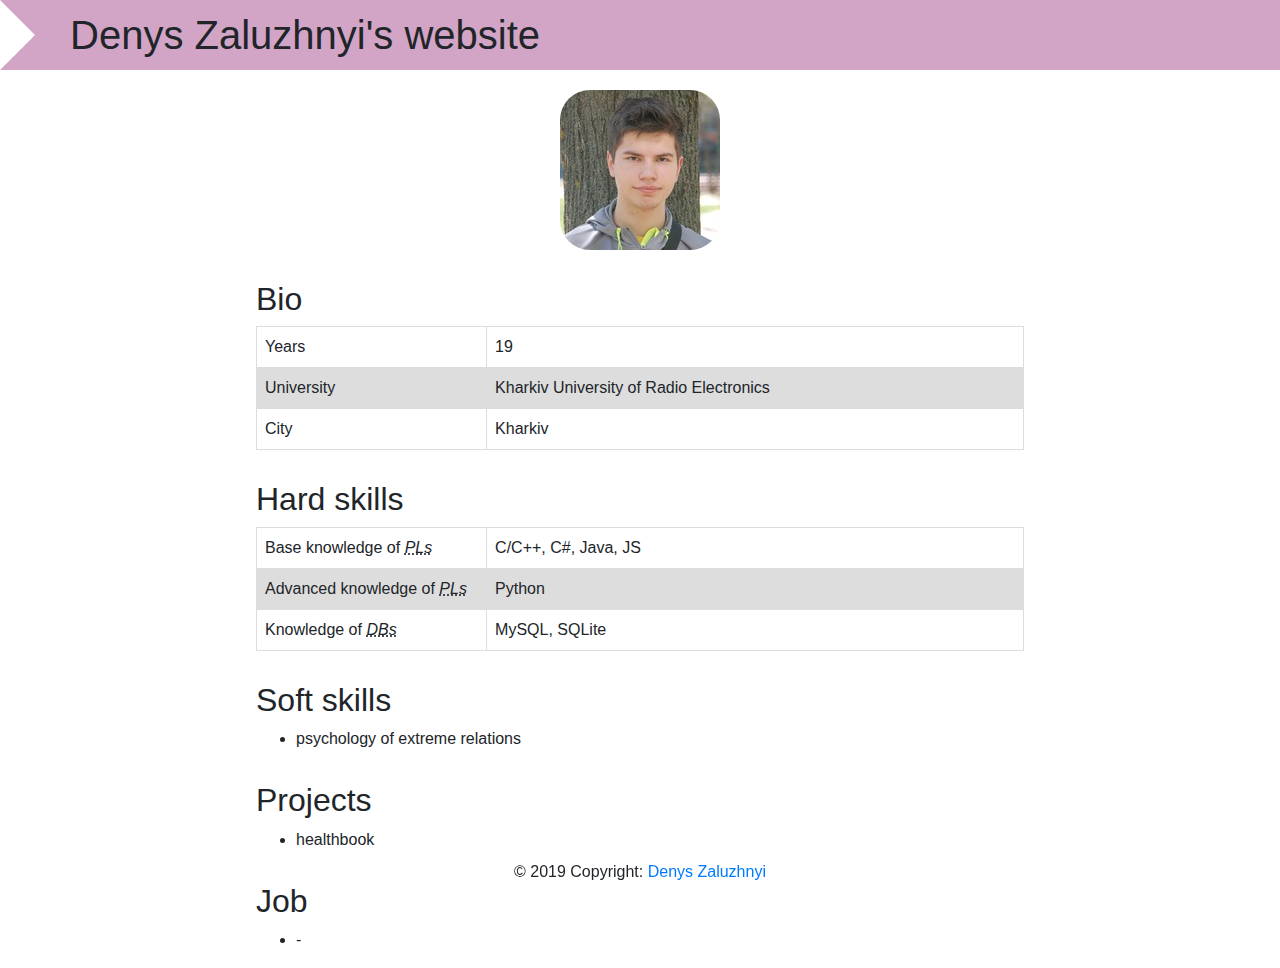
==== index.html @ aa304d63 "added styles to page title" ====
<!DOCTYPE html>
<html>
<head>
    <meta charset="utf-8">
    <meta name="description" content="Official Denys Zaluzhnyi's web page">
    <meta name="keywords" content="Denys, Zaluzhnyi, Denys Zaluzhnyi, Денис, Залужный, Денис Залужный">
    <meta name="author" content="Denys Zaluzhnyi">
    <meta name="viewport" content="width=device-width, initial-scale=1.0">
    
    <link rel="stylesheet" type="text/css" href="styles/base.css">
    <link rel="stylesheet" type="text/css" href="styles/page-title.css">
    <link rel="stylesheet" type="text/css" href="styles/logo-board.css">
    <link rel="stylesheet" type="text/css" href="styles/table.css"> 
    <link rel="stylesheet" type="text/css" href="styles/box.css">
    <link rel="stylesheet" type="text/css" href="styles/center-box.css">
    
    <!-- Bootstrap -->
    <link rel="stylesheet" href="https://stackpath.bootstrapcdn.com/bootstrap/4.3.1/css/bootstrap.min.css" integrity="sha384-ggOyR0iXCbMQv3Xipma34MD+dH/1fQ784/j6cY/iJTQUOhcWr7x9JvoRxT2MZw1T" crossorigin="anonymous">
    <script src="https://code.jquery.com/jquery-3.3.1.slim.min.js" integrity="sha384-q8i/X+965DzO0rT7abK41JStQIAqVgRVzpbzo5smXKp4YfRvH+8abtTE1Pi6jizo" crossorigin="anonymous"></script>
    <script src="https://cdnjs.cloudflare.com/ajax/libs/popper.js/1.14.7/umd/popper.min.js" integrity="sha384-UO2eT0CpHqdSJQ6hJty5KVphtPhzWj9WO1clHTMGa3JDZwrnQq4sF86dIHNDz0W1" crossorigin="anonymous"></script>
    <script src="https://stackpath.bootstrapcdn.com/bootstrap/4.3.1/js/bootstrap.min.js" integrity="sha384-JjSmVgyd0p3pXB1rRibZUAYoIIy6OrQ6VrjIEaFf/nJGzIxFDsf4x0xIM+B07jRM" crossorigin="anonymous"></script>
    
    <!-- JQuery -->
    <script src="https://ajax.googleapis.com/ajax/libs/jquery/3.3.1/jquery.min.js"></script>
    
    <title>Home page</title>
</head>
<body>
    <header id="page-title">  
        <h1 class="d-flex align-items-center" style="display: inline">
            <canvas id="logo-board"></canvas>
            Denys Zaluzhnyi's website
        </h1>
    </header>
    
    <div class="center-box">
        <img src="images/profile.jpg" alt="profile">
    </div>

    <div>
        <div>
            <div class="box center-box">
                <h2>Bio</h2>
                <table>
                    <tr>
                        <td>Years</td>
                        <td>19</td>
                    </tr>
                    <tr>
                        <td>University</td>
                        <td>Kharkiv University of Radio Electronics</td>
                    </tr>
                    <tr>
                        <td>City</td>
                        <td>Kharkiv</td>
                    </tr>
                </table>
            </div>
            
            <div class="box center-box">
                <h2>Hard skills</h2>
                <table>
                    <tr>
                        <td>Base knowledge of <abbr title="programming language">PLs</abbr></td>
                        <td>C/C++, C#, Java, JS</td>
                    </tr>
                    <tr>
                        <td>Advanced knowledge of <abbr title="programming language">PLs</abbr></td>
                        <td>Python</td>
                    </tr>
                    <tr>
                        <td>Knowledge of <abbr title="Data base">DBs</abbr></td>
                        <td>MySQL, SQLite</td>
                    </tr>
                </table>
            </div>
            
            <div class="box center-box">
                <h2>Soft skills</h2>
                <ul>
                    <li>psychology of extreme relations</li>
                </ul>
            </div>
            
            <div class="box center-box">
                <h2>Projects</h2>
                <ul>
                    <li>healthbook</li>
                </ul>
            </div>
            
            <div class="box center-box">
                <h2>Job</h2>
                <ul>
                    <li>-</li>
                </ul>
            </div>
        </div>
    </div>
    
    <footer class="page-footer font-small fixed-bottom">
        <div class="footer-copyright text-center py-3">&copy; 2019 Copyright:
            <a href="https://web.telegram.org/#/im?p=@DEN_ik">Denys Zaluzhnyi</a>
        </div>
    </footer>
    
    <script src="scripts/point.js"></script>
    <script src="scripts/logo.js"></script>
</body>
</html>
---- styles/base.css ----
abbr {
    font-style: italic;
}

img {
    margin-left:auto; 
    margin-right:auto;
    display: block;
    border-radius: 30px;
}
---- styles/page-title.css ----
#page-title {
    background-color: #8a176c63;
    margin-bottom: 20px;
}
---- styles/logo-board.css ----
#logo-board {
    background-color: none;
    margin: 0px;
    width: 70px;
    height: 70px;
}
---- styles/table.css ----
table {
    font-family: arial, sans-serif;
    border-collapse: collapse;
    width: 100%;
}

td, th {
    border: 1px solid #dddddd;
    text-align: left;
    padding: 8px;
}

td:nth-child(1) {
    width: 30%;
}

tr:nth-child(even) {
    background-color: #dddddd;
}
---- styles/box.css ----
.box {
    display: block;
    margin-top: 30px;
}
---- styles/center-box.css ----
.center-box {
    width: 60%;
    margin-left:auto; 
    margin-right:auto;
}
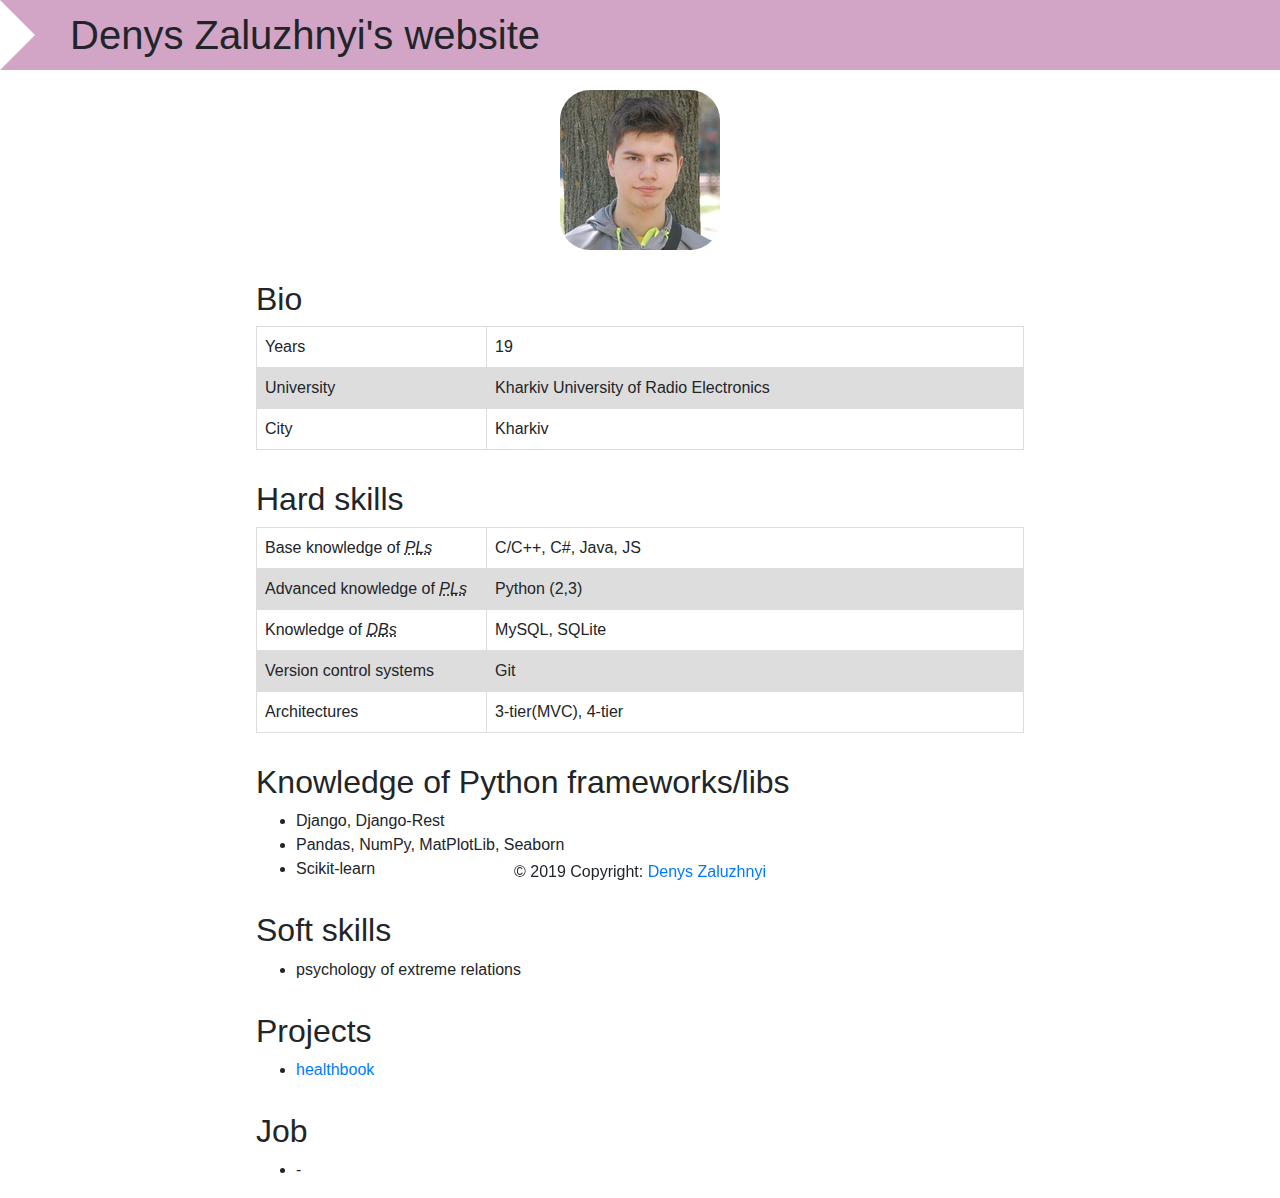
==== commit ecde2bf0: "add link to projects" ====
--- a/index.html
+++ b/index.html
@@ -6,6 +6,8 @@
     <meta name="keywords" content="Denys, Zaluzhnyi, Denys Zaluzhnyi, Денис, Залужный, Денис Залужный">
     <meta name="author" content="Denys Zaluzhnyi">
     <meta name="viewport" content="width=device-width, initial-scale=1.0">
+    
+    <link rel="shortcut icon" type="image/png" href="images/logo.png" />
     
     <link rel="stylesheet" type="text/css" href="styles/base.css">
     <link rel="stylesheet" type="text/css" href="styles/page-title.css">
@@ -66,13 +68,30 @@
                     </tr>
                     <tr>
                         <td>Advanced knowledge of <abbr title="programming language">PLs</abbr></td>
-                        <td>Python</td>
+                        <td>Python (2,3)</td>
                     </tr>
                     <tr>
                         <td>Knowledge of <abbr title="Data base">DBs</abbr></td>
                         <td>MySQL, SQLite</td>
                     </tr>
+                    <tr>
+                        <td>Version control systems</td>
+                        <td>Git</td>
+                    </tr>
+                    <tr>
+                        <td>Architectures</td>
+                        <td>3-tier(MVC), 4-tier</td>
+                    </tr>
                 </table>
+            </div>
+            
+            <div class="box center-box">
+                <h2>Knowledge of Python frameworks/libs</h2>
+                <ul>
+                    <li>Django, Django-Rest</li>
+                    <li>Pandas, NumPy, MatPlotLib, Seaborn</li>
+                    <li>Scikit-learn</li>
+                </ul>
             </div>
             
             <div class="box center-box">
@@ -85,7 +104,7 @@
             <div class="box center-box">
                 <h2>Projects</h2>
                 <ul>
-                    <li>healthbook</li>
+                    <li><a href="https://github.com/DarkDream99/healthbook">healthbook</a></li>
                 </ul>
             </div>
             
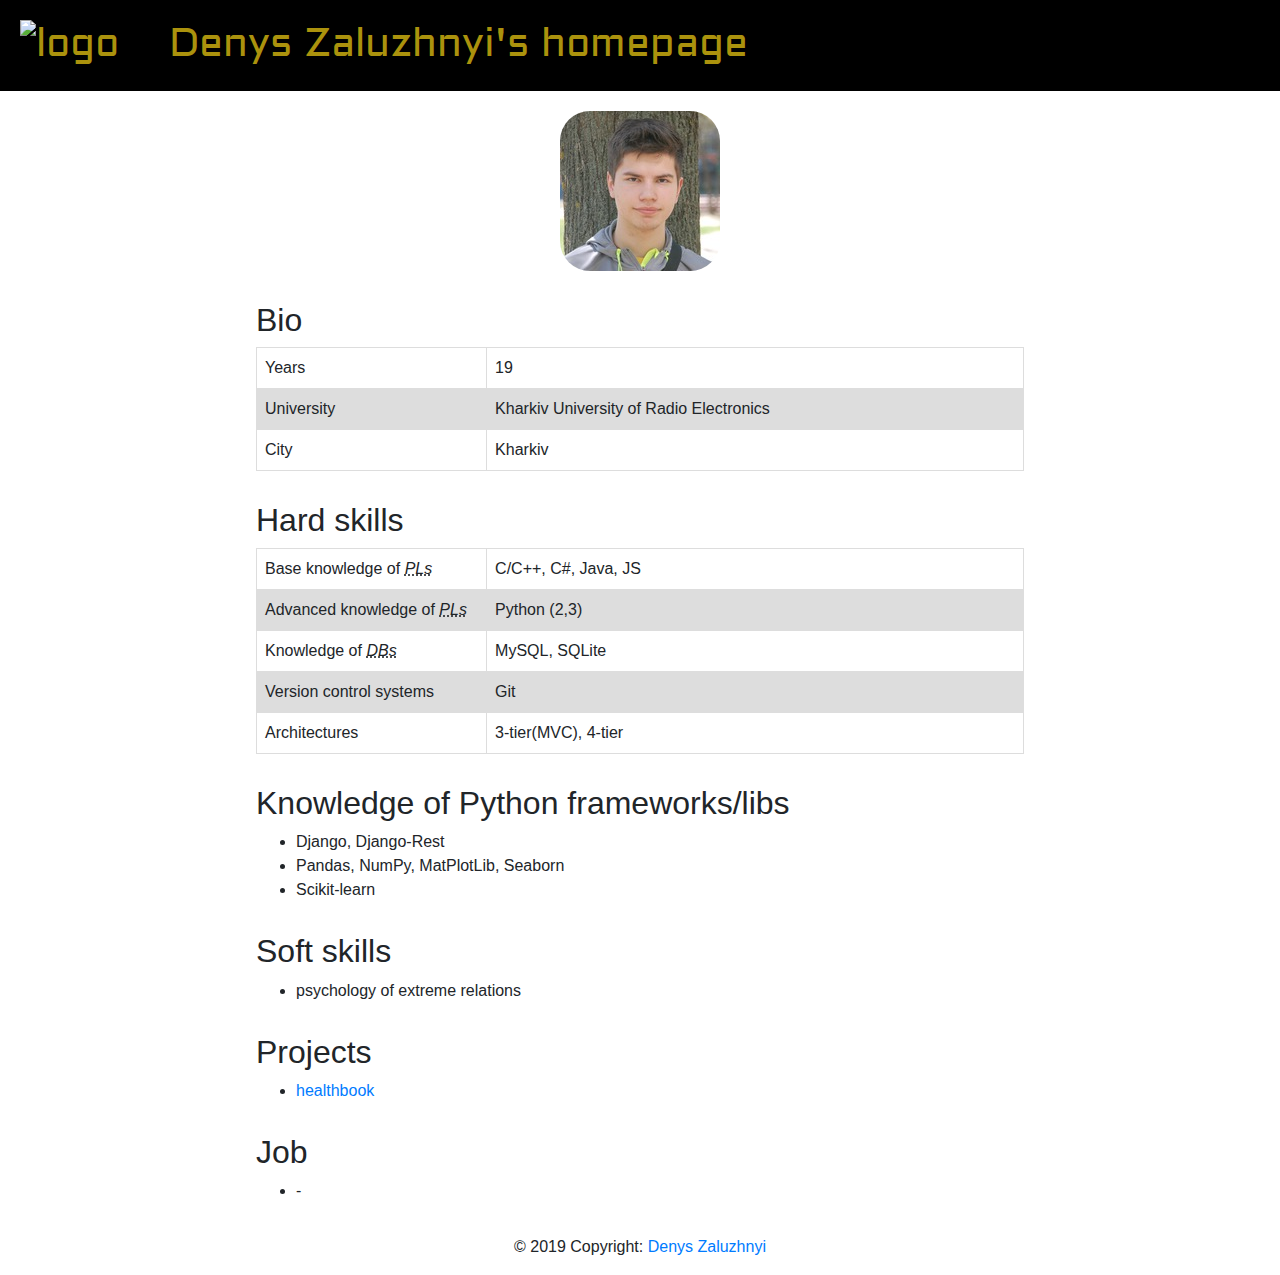
==== commit d8ff3f7f: "updated header" ====
--- a/index.html
+++ b/index.html
@@ -6,37 +6,38 @@
     <meta name="keywords" content="Denys, Zaluzhnyi, Denys Zaluzhnyi, Денис, Залужный, Денис Залужный">
     <meta name="author" content="Denys Zaluzhnyi">
     <meta name="viewport" content="width=device-width, initial-scale=1.0">
-    
+
     <link rel="shortcut icon" type="image/png" href="images/logo.png" />
-    
+    <link href='https://fonts.googleapis.com/css?family=Aldrich' rel='stylesheet'>
+
     <link rel="stylesheet" type="text/css" href="styles/base.css">
     <link rel="stylesheet" type="text/css" href="styles/page-title.css">
     <link rel="stylesheet" type="text/css" href="styles/logo-board.css">
-    <link rel="stylesheet" type="text/css" href="styles/table.css"> 
+    <link rel="stylesheet" type="text/css" href="styles/table.css">
     <link rel="stylesheet" type="text/css" href="styles/box.css">
     <link rel="stylesheet" type="text/css" href="styles/center-box.css">
-    
+
     <!-- Bootstrap -->
     <link rel="stylesheet" href="https://stackpath.bootstrapcdn.com/bootstrap/4.3.1/css/bootstrap.min.css" integrity="sha384-ggOyR0iXCbMQv3Xipma34MD+dH/1fQ784/j6cY/iJTQUOhcWr7x9JvoRxT2MZw1T" crossorigin="anonymous">
     <script src="https://code.jquery.com/jquery-3.3.1.slim.min.js" integrity="sha384-q8i/X+965DzO0rT7abK41JStQIAqVgRVzpbzo5smXKp4YfRvH+8abtTE1Pi6jizo" crossorigin="anonymous"></script>
     <script src="https://cdnjs.cloudflare.com/ajax/libs/popper.js/1.14.7/umd/popper.min.js" integrity="sha384-UO2eT0CpHqdSJQ6hJty5KVphtPhzWj9WO1clHTMGa3JDZwrnQq4sF86dIHNDz0W1" crossorigin="anonymous"></script>
     <script src="https://stackpath.bootstrapcdn.com/bootstrap/4.3.1/js/bootstrap.min.js" integrity="sha384-JjSmVgyd0p3pXB1rRibZUAYoIIy6OrQ6VrjIEaFf/nJGzIxFDsf4x0xIM+B07jRM" crossorigin="anonymous"></script>
-    
+
     <!-- JQuery -->
     <script src="https://ajax.googleapis.com/ajax/libs/jquery/3.3.1/jquery.min.js"></script>
-    
+
     <title>Home page</title>
 </head>
 <body>
-    <header id="page-title">  
+    <header id="page-title">
         <h1 class="d-flex align-items-center" style="display: inline">
-            <canvas id="logo-board"></canvas>
-            Denys Zaluzhnyi's website
+            <img src="images/logo.png" class="logo" alt="logo"></img>
+            Denys Zaluzhnyi's homepage
         </h1>
     </header>
-    
+
     <div class="center-box">
-        <img src="images/profile.jpg" alt="profile">
+        <img class="profile" src="images/profile.jpg" alt="profile">
     </div>
 
     <div>
@@ -58,7 +59,7 @@
                     </tr>
                 </table>
             </div>
-            
+
             <div class="box center-box">
                 <h2>Hard skills</h2>
                 <table>
@@ -84,7 +85,7 @@
                     </tr>
                 </table>
             </div>
-            
+
             <div class="box center-box">
                 <h2>Knowledge of Python frameworks/libs</h2>
                 <ul>
@@ -93,21 +94,21 @@
                     <li>Scikit-learn</li>
                 </ul>
             </div>
-            
+
             <div class="box center-box">
                 <h2>Soft skills</h2>
                 <ul>
                     <li>psychology of extreme relations</li>
                 </ul>
             </div>
-            
+
             <div class="box center-box">
                 <h2>Projects</h2>
                 <ul>
                     <li><a href="https://github.com/DarkDream99/healthbook">healthbook</a></li>
                 </ul>
             </div>
-            
+
             <div class="box center-box">
                 <h2>Job</h2>
                 <ul>
@@ -116,14 +117,14 @@
             </div>
         </div>
     </div>
-    
-    <footer class="page-footer font-small fixed-bottom">
+
+    <footer class="page-footer font-small">
         <div class="footer-copyright text-center py-3">&copy; 2019 Copyright:
             <a href="https://web.telegram.org/#/im?p=@DEN_ik">Denys Zaluzhnyi</a>
         </div>
     </footer>
-    
+
     <script src="scripts/point.js"></script>
-    <script src="scripts/logo.js"></script>
+    <!-- <script src="scripts/logo.js"></script> -->
 </body>
 </html>
--- a/styles/base.css
+++ b/styles/base.css
@@ -2,9 +2,15 @@
     font-style: italic;
 }
 
-img {
-    margin-left:auto; 
+img.profile {
+    margin-left:auto;
     margin-right:auto;
     display: block;
     border-radius: 30px;
-}+}
+
+img.logo {
+    margin: 10px;
+    margin-left: 20px; 
+    margin-right: 50px;
+}
--- a/styles/page-title.css
+++ b/styles/page-title.css
@@ -1,4 +1,8 @@
 #page-title {
-    background-color: #8a176c63;
+    background-color: black;
+    color: #ab920d;
+    font-family: 'Aldrich';
     margin-bottom: 20px;
-}+    padding-top: 10px;
+    padding-bottom: 5px;
+}
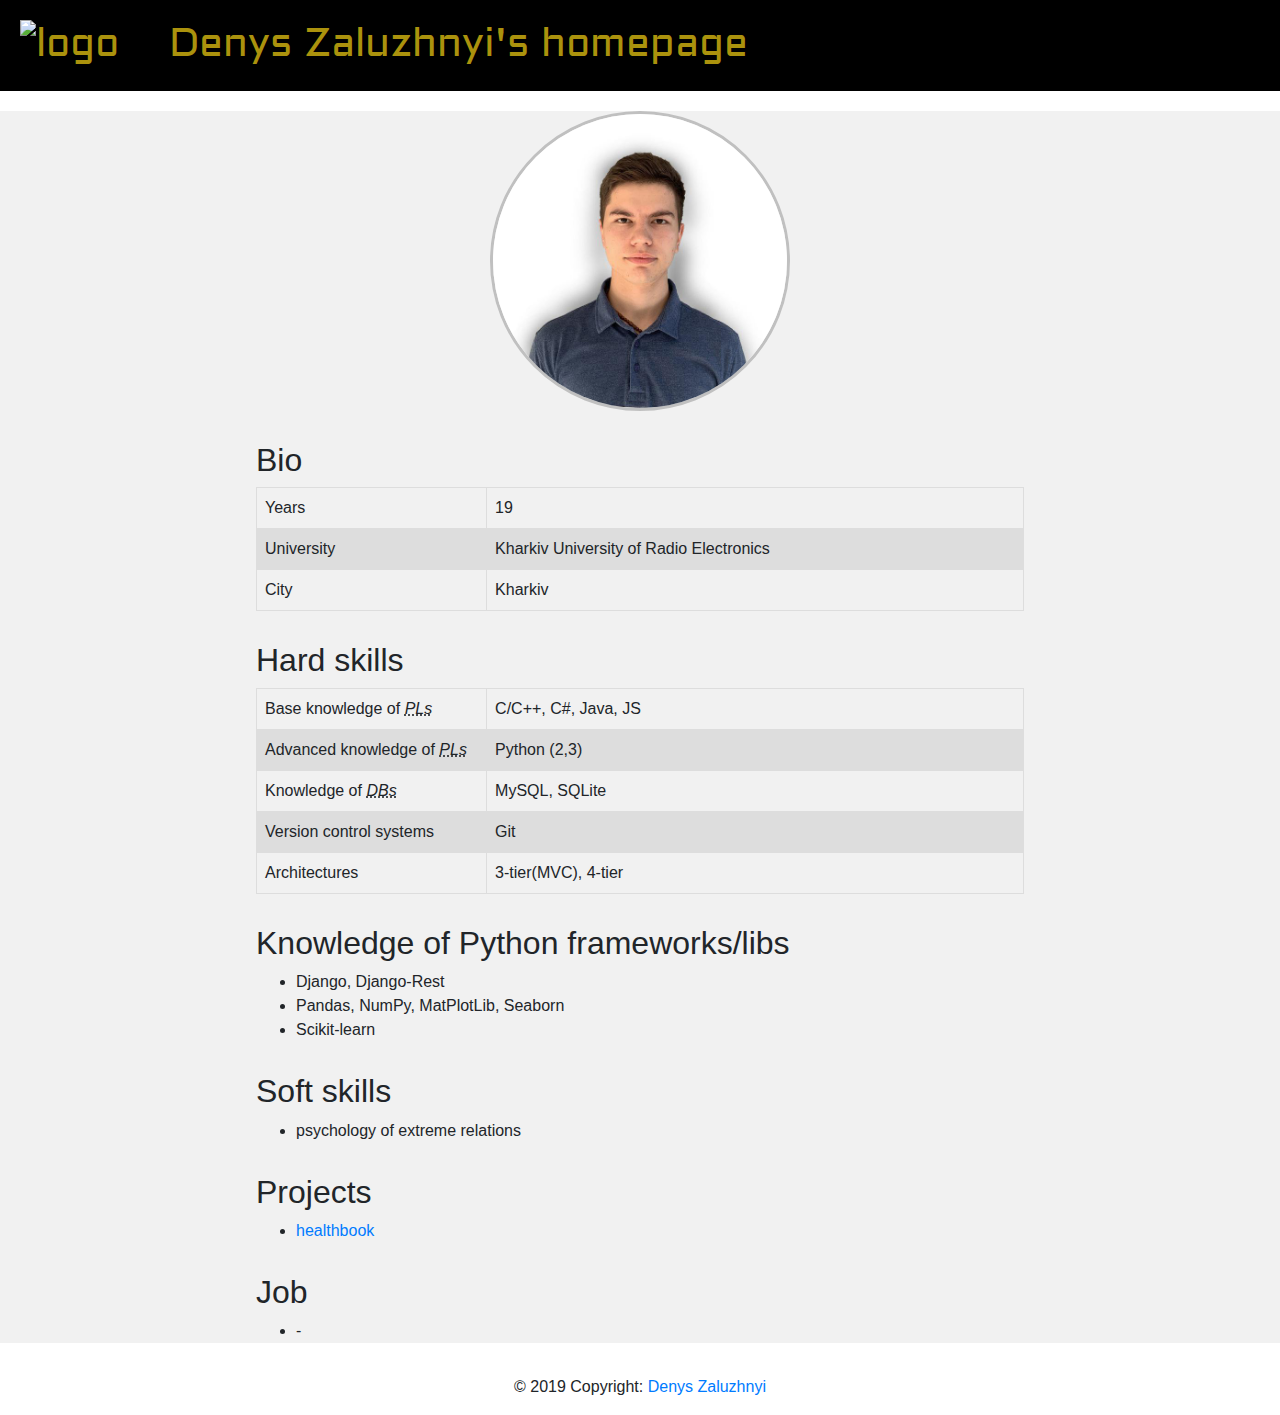
==== commit 6b413931: "updated profile" ====
--- a/index.html
+++ b/index.html
@@ -36,87 +36,91 @@
         </h1>
     </header>
 
-    <div class="center-box">
-        <img class="profile" src="images/profile.jpg" alt="profile">
-    </div>
+    <main>
+        <div class="center-box">
+            <img class="profile" src="images/profile.jpg" alt="profile" width="300"
+                    height="300">
+        </div>
 
-    <div>
         <div>
-            <div class="box center-box">
-                <h2>Bio</h2>
-                <table>
-                    <tr>
-                        <td>Years</td>
-                        <td>19</td>
-                    </tr>
-                    <tr>
-                        <td>University</td>
-                        <td>Kharkiv University of Radio Electronics</td>
-                    </tr>
-                    <tr>
-                        <td>City</td>
-                        <td>Kharkiv</td>
-                    </tr>
-                </table>
-            </div>
+            <div>
+                <div class="box center-box">
+                    <h2>Bio</h2>
+                    <table>
+                        <tr>
+                            <td>Years</td>
+                            <td>19</td>
+                        </tr>
+                        <tr>
+                            <td>University</td>
+                            <td>Kharkiv University of Radio Electronics</td>
+                        </tr>
+                        <tr>
+                            <td>City</td>
+                            <td>Kharkiv</td>
+                        </tr>
+                    </table>
+                </div>
 
-            <div class="box center-box">
-                <h2>Hard skills</h2>
-                <table>
-                    <tr>
-                        <td>Base knowledge of <abbr title="programming language">PLs</abbr></td>
-                        <td>C/C++, C#, Java, JS</td>
-                    </tr>
-                    <tr>
-                        <td>Advanced knowledge of <abbr title="programming language">PLs</abbr></td>
-                        <td>Python (2,3)</td>
-                    </tr>
-                    <tr>
-                        <td>Knowledge of <abbr title="Data base">DBs</abbr></td>
-                        <td>MySQL, SQLite</td>
-                    </tr>
-                    <tr>
-                        <td>Version control systems</td>
-                        <td>Git</td>
-                    </tr>
-                    <tr>
-                        <td>Architectures</td>
-                        <td>3-tier(MVC), 4-tier</td>
-                    </tr>
-                </table>
-            </div>
+                <div class="box center-box">
+                    <h2>Hard skills</h2>
+                    <table>
+                        <tr>
+                            <td>Base knowledge of <abbr title="programming language">PLs</abbr></td>
+                            <td>C/C++, C#, Java, JS</td>
+                        </tr>
+                        <tr>
+                            <td>Advanced knowledge of <abbr title="programming language">PLs</abbr></td>
+                            <td>Python (2,3)</td>
+                        </tr>
+                        <tr>
+                            <td>Knowledge of <abbr title="Data base">DBs</abbr></td>
+                            <td>MySQL, SQLite</td>
+                        </tr>
+                        <tr>
+                            <td>Version control systems</td>
+                            <td>Git</td>
+                        </tr>
+                        <tr>
+                            <td>Architectures</td>
+                            <td>3-tier(MVC), 4-tier</td>
+                        </tr>
+                    </table>
+                </div>
 
-            <div class="box center-box">
-                <h2>Knowledge of Python frameworks/libs</h2>
-                <ul>
-                    <li>Django, Django-Rest</li>
-                    <li>Pandas, NumPy, MatPlotLib, Seaborn</li>
-                    <li>Scikit-learn</li>
-                </ul>
-            </div>
+                <div class="box center-box">
+                    <h2>Knowledge of Python frameworks/libs</h2>
+                    <ul>
+                        <li>Django, Django-Rest</li>
+                        <li>Pandas, NumPy, MatPlotLib, Seaborn</li>
+                        <li>Scikit-learn</li>
+                    </ul>
+                </div>
 
-            <div class="box center-box">
-                <h2>Soft skills</h2>
-                <ul>
-                    <li>psychology of extreme relations</li>
-                </ul>
-            </div>
+                <div class="box center-box">
+                    <h2>Soft skills</h2>
+                    <ul>
+                        <li>psychology of extreme relations</li>
+                    </ul>
+                </div>
 
-            <div class="box center-box">
-                <h2>Projects</h2>
-                <ul>
-                    <li><a href="https://github.com/DarkDream99/healthbook">healthbook</a></li>
-                </ul>
-            </div>
+                <div class="box center-box">
+                    <h2>Projects</h2>
+                    <ul>
+                        <li><a href="https://github.com/DarkDream99/healthbook">healthbook</a></li>
+                    </ul>
+                </div>
 
-            <div class="box center-box">
-                <h2>Job</h2>
-                <ul>
-                    <li>-</li>
-                </ul>
+                <div class="box center-box">
+                    <h2>Job</h2>
+                    <ul>
+                        <li>-</li>
+                    </ul>
+                </div>
             </div>
         </div>
-    </div>
+    </main>
+
 
     <footer class="page-footer font-small">
         <div class="footer-copyright text-center py-3">&copy; 2019 Copyright:
--- a/styles/base.css
+++ b/styles/base.css
@@ -1,3 +1,7 @@
+main {
+    background-color: #f1f1f1;
+}
+
 abbr {
     font-style: italic;
 }
@@ -6,11 +10,12 @@
     margin-left:auto;
     margin-right:auto;
     display: block;
-    border-radius: 30px;
+    border-radius: 50%;
+    border: 3px solid silver;
 }
 
 img.logo {
     margin: 10px;
-    margin-left: 20px; 
+    margin-left: 20px;
     margin-right: 50px;
 }
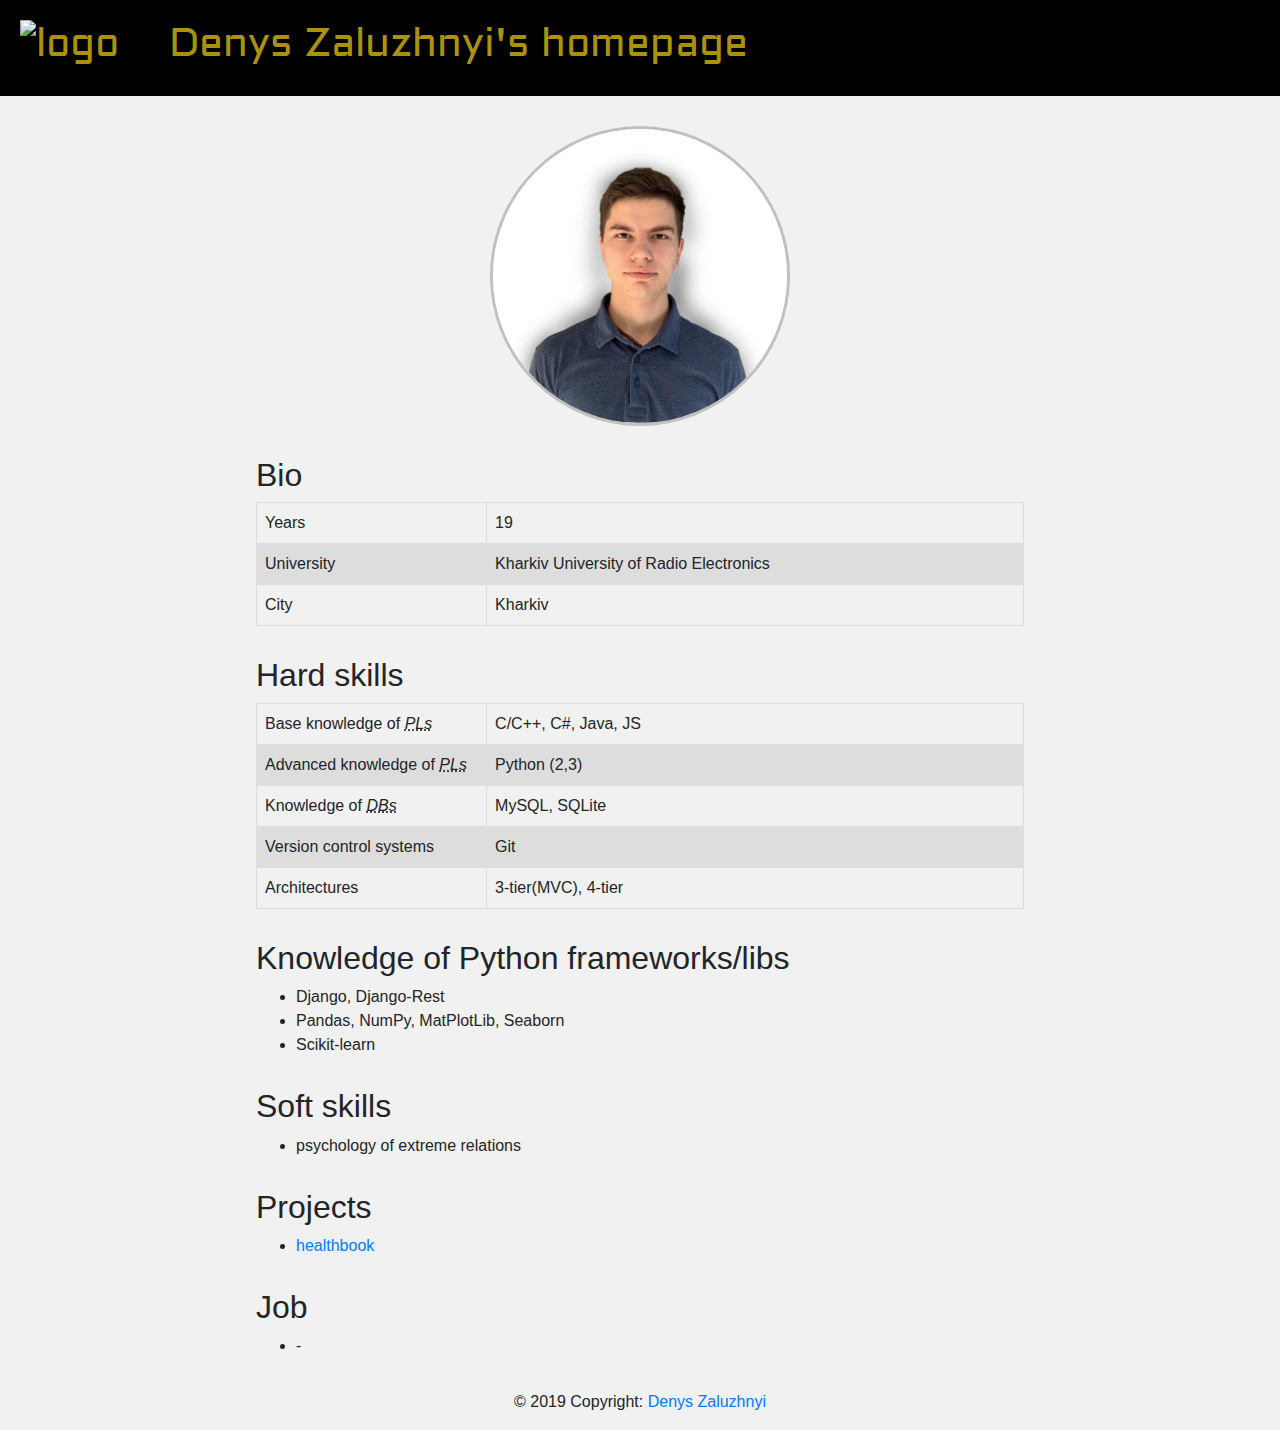
==== commit a92346c6: "added link to my telegram account. added changing border when hoving." ====
--- a/index.html
+++ b/index.html
@@ -37,10 +37,12 @@
     </header>
 
     <main>
-        <div class="center-box">
-            <img class="profile" src="images/profile.jpg" alt="profile" width="300"
-                    height="300">
-        </div>
+        <a href="https://web.telegram.org/#/im?p=@DEN_ik">
+            <div class="center-box">
+                <img class="profile" src="images/profile.jpg" alt="profile" width="300"
+                        height="300">
+            </div>
+        </a>
 
         <div>
             <div>
@@ -129,6 +131,5 @@
     </footer>
 
     <script src="scripts/point.js"></script>
-    <!-- <script src="scripts/logo.js"></script> -->
 </body>
 </html>
--- a/styles/base.css
+++ b/styles/base.css
@@ -1,3 +1,7 @@
+body {
+    background-color: #f1f1f1 !important;
+}
+
 main {
     background-color: #f1f1f1;
 }
@@ -7,6 +11,7 @@
 }
 
 img.profile {
+    margin-top: 30px;
     margin-left:auto;
     margin-right:auto;
     display: block;
@@ -14,6 +19,10 @@
     border: 3px solid silver;
 }
 
+img.profile:hover {
+    border: 4px solid #ab920d;
+}
+
 img.logo {
     margin: 10px;
     margin-left: 20px;
--- a/styles/page-title.css
+++ b/styles/page-title.css
@@ -2,7 +2,6 @@
     background-color: black;
     color: #ab920d;
     font-family: 'Aldrich';
-    margin-bottom: 20px;
     padding-top: 10px;
-    padding-bottom: 5px;
+    padding-bottom: 10px;
 }
--- a/styles/center-box.css
+++ b/styles/center-box.css
@@ -1,5 +1,11 @@
 .center-box {
     width: 60%;
-    margin-left:auto; 
+    margin-left:auto;
     margin-right:auto;
-}+}
+
+@media screen and (max-width: 600px) {
+    .center-box {
+        width: 100%;
+    }
+}
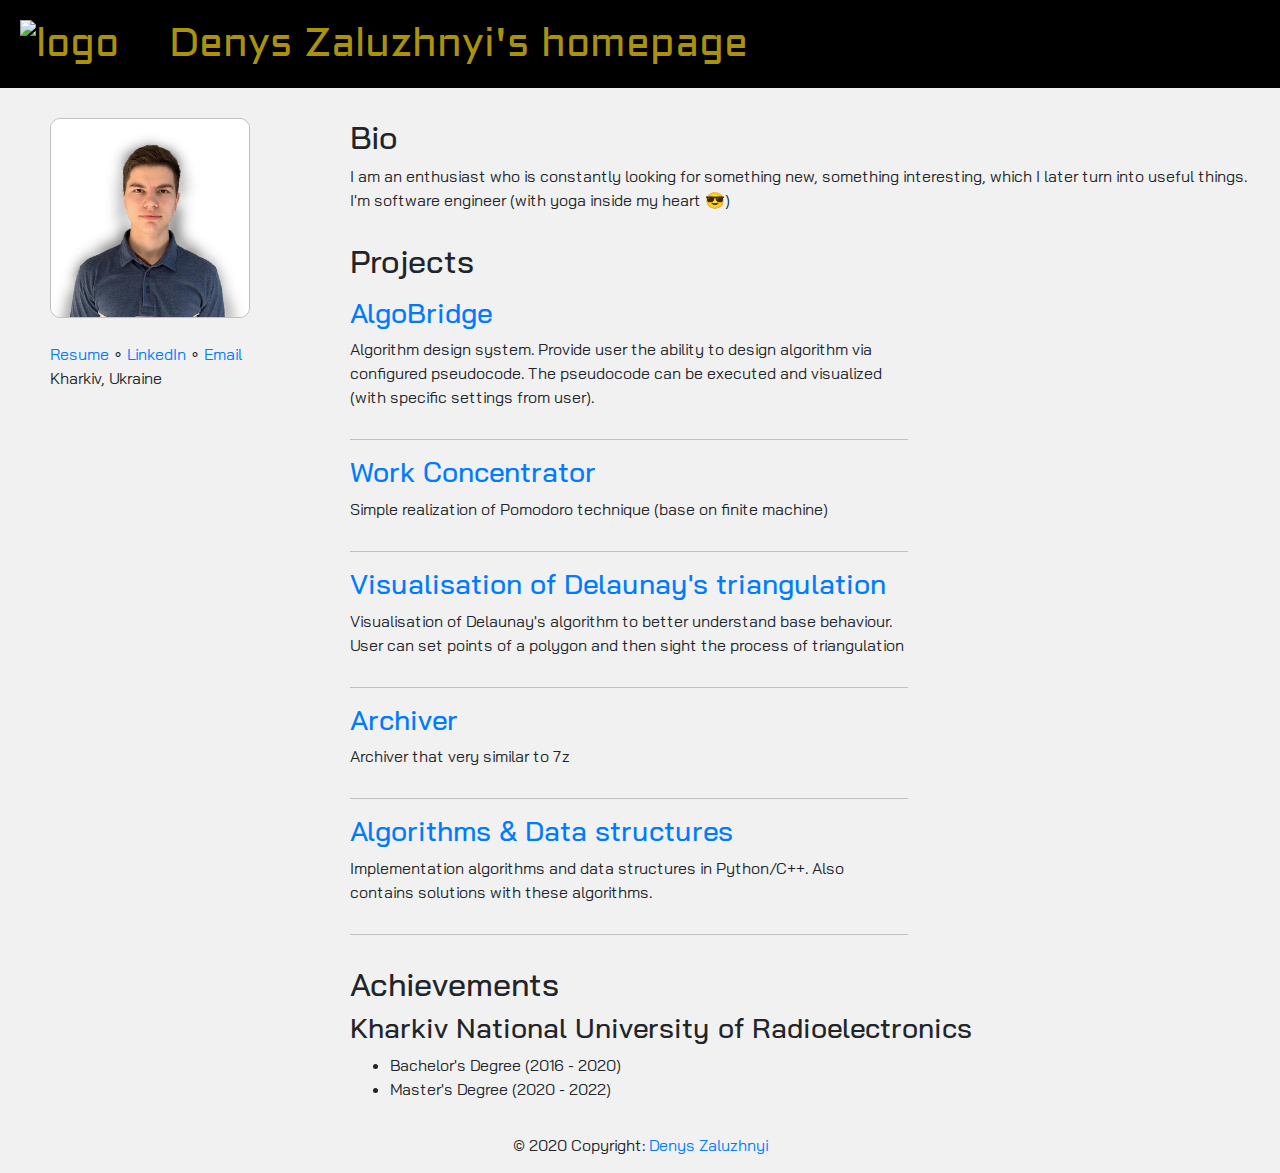
==== commit 93a61e60: "Update list of projects and base info" ====
--- a/index.html
+++ b/index.html
@@ -9,6 +9,8 @@
 
     <link rel="shortcut icon" type="image/png" href="images/logo.png" />
     <link href='https://fonts.googleapis.com/css?family=Aldrich' rel='stylesheet'>
+    <link href='https://fonts.googleapis.com/css?family=Bai Jamjuree' rel='stylesheet'>
+
 
     <link rel="stylesheet" type="text/css" href="styles/base.css">
     <link rel="stylesheet" type="text/css" href="styles/page-title.css">
@@ -30,94 +32,90 @@
 </head>
 <body>
     <header id="page-title">
-        <h1 class="d-flex align-items-center" style="display: inline">
+        <h1 class="d-flex align-items-center" style="margin-bottom: 0">
             <img src="images/logo.png" class="logo" alt="logo"></img>
-            Denys Zaluzhnyi's homepage
+            <span id="header-text">Denys Zaluzhnyi's homepage</span>
         </h1>
     </header>
 
-    <main>
-        <a href="https://web.telegram.org/#/im?p=@DEN_ik">
-            <div class="center-box">
-                <img class="profile" src="images/profile.jpg" alt="profile" width="300"
-                        height="300">
+    <main style="display: flex">
+        <div class='profile-info'>
+            <img class="profile" src="images/profile.jpg" alt="profile" width="200" height="200" />
+            <br />
+            <a href='./files/DenysZaluzhnyiCV.pdf'>Resume</a> &compfn;
+            <a href='https://linkedin.com/in/denys-zaluzhnyi-b22306172'>LinkedIn</a> &compfn;
+            <a href='mailto:denys.zaluzhnyi@gmail.com'>Email</a>
+            <div>
+                Kharkiv, Ukraine
             </div>
-        </a>
+        </div>
 
-        <div>
+        <div style="width: 100%">
             <div>
-                <div class="box center-box">
+                <div class="box">
                     <h2>Bio</h2>
-                    <table>
-                        <tr>
-                            <td>Years</td>
-                            <td>19</td>
-                        </tr>
-                        <tr>
-                            <td>University</td>
-                            <td>Kharkiv University of Radio Electronics</td>
-                        </tr>
-                        <tr>
-                            <td>City</td>
-                            <td>Kharkiv</td>
-                        </tr>
-                    </table>
+                    <div>
+                        I am an enthusiast who is constantly looking for something new, something interesting, which I later turn into useful things. <br />
+                        I'm software engineer (with yoga inside my heart &#128526;)
+                    </div>
                 </div>
 
-                <div class="box center-box">
-                    <h2>Hard skills</h2>
-                    <table>
-                        <tr>
-                            <td>Base knowledge of <abbr title="programming language">PLs</abbr></td>
-                            <td>C/C++, C#, Java, JS</td>
-                        </tr>
-                        <tr>
-                            <td>Advanced knowledge of <abbr title="programming language">PLs</abbr></td>
-                            <td>Python (2,3)</td>
-                        </tr>
-                        <tr>
-                            <td>Knowledge of <abbr title="Data base">DBs</abbr></td>
-                            <td>MySQL, SQLite</td>
-                        </tr>
-                        <tr>
-                            <td>Version control systems</td>
-                            <td>Git</td>
-                        </tr>
-                        <tr>
-                            <td>Architectures</td>
-                            <td>3-tier(MVC), 4-tier</td>
-                        </tr>
-                    </table>
+                <div class="box">
+                    <h2>Projects</h2>
+                    <div class="info-item">
+                        <h3>
+                            <a href="https://github.com/DarkDream99/AlgoBridge-web">AlgoBridge</a>
+                        </h3>
+                        <div>
+                            Algorithm design system. Provide user the ability to design algorithm via configured pseudocode.
+                            The pseudocode can be executed and visualized (with specific settings from user).
+                        </div>
+                    </div>
+                    <div class="info-item">
+                        <h3>
+                            <a href="https://github.com/DarkDream99/WorkConcentrator">Work Concentrator</a>
+                        </h3>
+                       <div>
+                            Simple realization of Pomodoro technique (base on finite machine)
+                        </div>
+                    </div>
+                    <div class="info-item">
+                        <h3>
+                            <a href="https://github.com/DarkDream99/Delone">Visualisation of Delaunay's triangulation</a>
+                        </h3>
+                        <div>
+                            Visualisation of Delaunay's algorithm to better understand base behaviour. User can set points of a polygon and then sight the process of triangulation
+                        </div>
+                    </div>
+                    <div class="info-item">
+                        <h3>
+                            <a href="https://github.com/DarkDream99/darkzip">Archiver</a>
+                        </h3>
+                        <div>
+                            Archiver that very similar to 7z
+                        </div>
+                    </div>
+                    <div class="info-item">
+                        <h3>
+                            <a href="https://github.com/DarkDream99/Algo">Algorithms & Data structures</a>
+                        </h3>
+                        <div>
+                            Implementation algorithms and data structures in Python/C++. Also contains solutions with these algorithms.
+                        </div>
+                    </div>
                 </div>
 
-                <div class="box center-box">
-                    <h2>Knowledge of Python frameworks/libs</h2>
-                    <ul>
-                        <li>Django, Django-Rest</li>
-                        <li>Pandas, NumPy, MatPlotLib, Seaborn</li>
-                        <li>Scikit-learn</li>
-                    </ul>
-                </div>
-
-                <div class="box center-box">
-                    <h2>Soft skills</h2>
-                    <ul>
-                        <li>psychology of extreme relations</li>
-                    </ul>
-                </div>
-
-                <div class="box center-box">
-                    <h2>Projects</h2>
-                    <ul>
-                        <li><a href="https://github.com/DarkDream99/healthbook">healthbook</a></li>
-                    </ul>
-                </div>
-
-                <div class="box center-box">
-                    <h2>Job</h2>
-                    <ul>
-                        <li>-</li>
-                    </ul>
+                <div class="box">
+                    <h2>Achievements</h2>
+                    <h3>
+                        Kharkiv National University of Radioelectronics
+                    </h3>
+                    <div>
+                        <ul>
+                            <li>Bachelor's Degree (2016 - 2020)</li>
+                            <li>Master's Degree (2020 - 2022)</li>
+                        </ul>
+                    </div>
                 </div>
             </div>
         </div>
@@ -125,11 +123,12 @@
 
 
     <footer class="page-footer font-small">
-        <div class="footer-copyright text-center py-3">&copy; 2019 Copyright:
-            <a href="https://web.telegram.org/#/im?p=@DEN_ik">Denys Zaluzhnyi</a>
+        <div class="footer-copyright text-center py-3">&copy; 2020 Copyright:
+            <a href="https://linkedin.com/in/denys-zaluzhnyi-b22306172">Denys Zaluzhnyi</a>
         </div>
     </footer>
 
     <script src="scripts/point.js"></script>
 </body>
 </html>
+
--- a/styles/base.css
+++ b/styles/base.css
@@ -1,5 +1,6 @@
 body {
     background-color: #f1f1f1 !important;
+    font-family: 'Bai Jamjuree' !important;
 }
 
 main {
@@ -10,17 +11,15 @@
     font-style: italic;
 }
 
-img.profile {
-    margin-top: 30px;
-    margin-left:auto;
-    margin-right:auto;
-    display: block;
-    border-radius: 50%;
-    border: 3px solid silver;
+h2 {
+    font-family: 'Bai Jamjuree';
+    font-weight: bold;
 }
 
-img.profile:hover {
-    border: 4px solid #ab920d;
+img.profile {
+    display: block;
+    border-radius: 5%;
+    border: 1px solid silver;
 }
 
 img.logo {
@@ -28,3 +27,41 @@
     margin-left: 20px;
     margin-right: 50px;
 }
+
+.profile-info {
+  margin-top: 30px;
+  margin-left: 50px;
+  margin-right: 100px;
+}
+
+.contacts {
+    margin-top: 30px;
+}
+
+.contacts a {
+    color: slateblue;
+}
+
+.contacts a {
+    text-decoration: none;
+}
+
+.contacts li {
+    font-family: 'Bai Jamjuree';
+    font-size: 1.2em;
+}
+
+.contacts li:hover {
+    background-color: grey;
+    color: white;
+    cursor: pointer;
+}
+
+
+.info-item {
+  margin-top: 15px;
+  padding-bottom: 30px;
+  border-bottom: 1px solid silver;
+  width: 60%;
+}
+
--- a/styles/page-title.css
+++ b/styles/page-title.css
@@ -5,3 +5,13 @@
     padding-top: 10px;
     padding-bottom: 10px;
 }
+
+@media screen and (max-width: 500px) {
+    #header-text {
+        display: none;
+    }
+
+    img.logo {
+        margin: auto;
+    }
+}
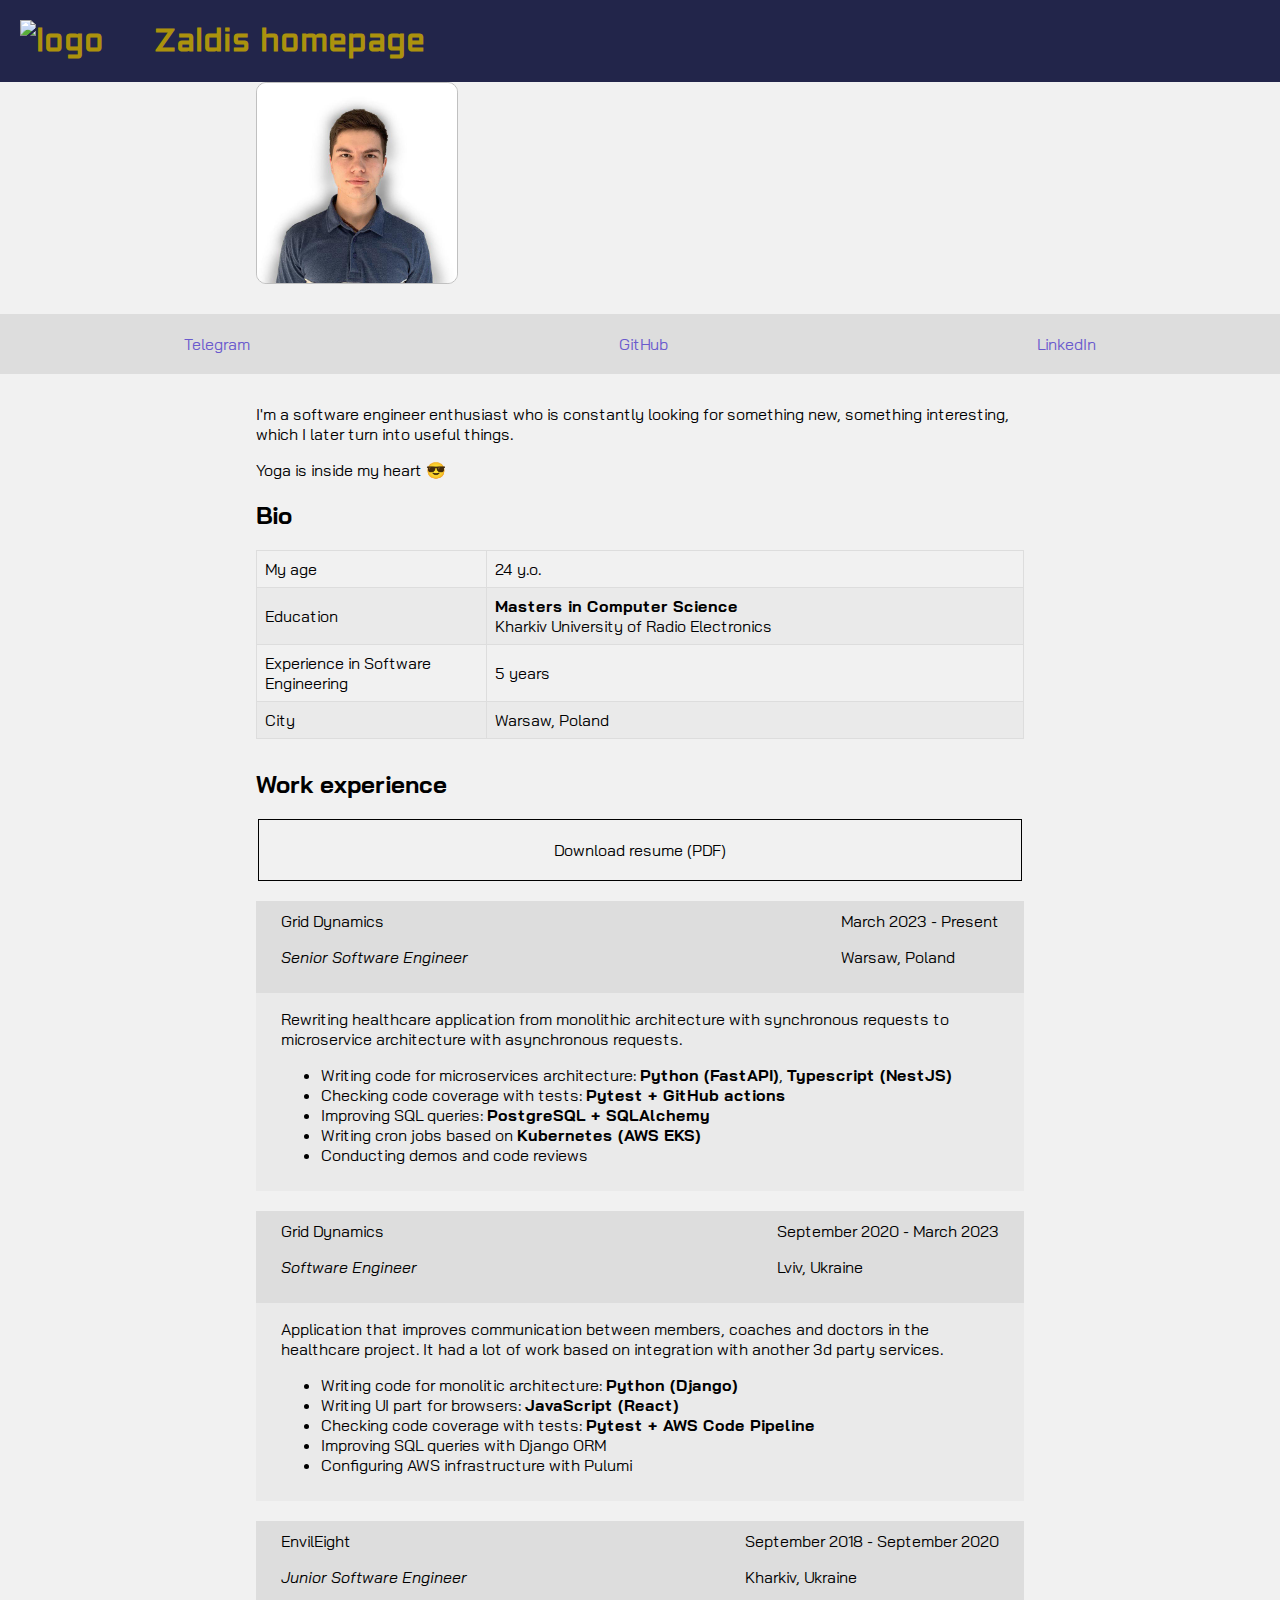
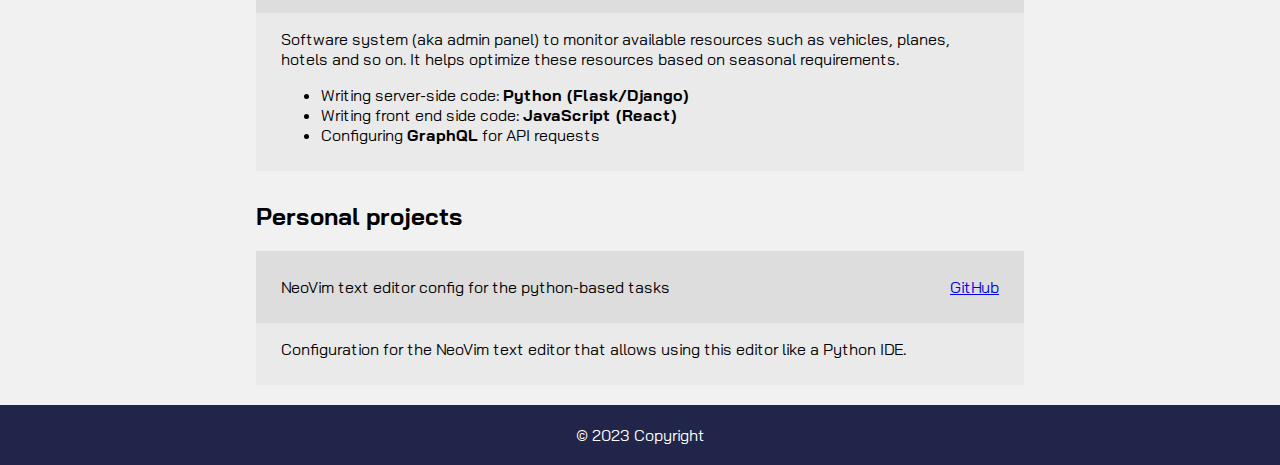
==== commit c3c3fb98: "feat: Rewrite ui" ====
--- a/index.html
+++ b/index.html
@@ -11,7 +11,6 @@
     <link href='https://fonts.googleapis.com/css?family=Aldrich' rel='stylesheet'>
     <link href='https://fonts.googleapis.com/css?family=Bai Jamjuree' rel='stylesheet'>
 
-
     <link rel="stylesheet" type="text/css" href="styles/base.css">
     <link rel="stylesheet" type="text/css" href="styles/page-title.css">
     <link rel="stylesheet" type="text/css" href="styles/logo-board.css">
@@ -19,102 +18,160 @@
     <link rel="stylesheet" type="text/css" href="styles/box.css">
     <link rel="stylesheet" type="text/css" href="styles/center-box.css">
 
-    <!-- Bootstrap -->
-    <link rel="stylesheet" href="https://stackpath.bootstrapcdn.com/bootstrap/4.3.1/css/bootstrap.min.css" integrity="sha384-ggOyR0iXCbMQv3Xipma34MD+dH/1fQ784/j6cY/iJTQUOhcWr7x9JvoRxT2MZw1T" crossorigin="anonymous">
-    <script src="https://code.jquery.com/jquery-3.3.1.slim.min.js" integrity="sha384-q8i/X+965DzO0rT7abK41JStQIAqVgRVzpbzo5smXKp4YfRvH+8abtTE1Pi6jizo" crossorigin="anonymous"></script>
-    <script src="https://cdnjs.cloudflare.com/ajax/libs/popper.js/1.14.7/umd/popper.min.js" integrity="sha384-UO2eT0CpHqdSJQ6hJty5KVphtPhzWj9WO1clHTMGa3JDZwrnQq4sF86dIHNDz0W1" crossorigin="anonymous"></script>
-    <script src="https://stackpath.bootstrapcdn.com/bootstrap/4.3.1/js/bootstrap.min.js" integrity="sha384-JjSmVgyd0p3pXB1rRibZUAYoIIy6OrQ6VrjIEaFf/nJGzIxFDsf4x0xIM+B07jRM" crossorigin="anonymous"></script>
-
-    <!-- JQuery -->
-    <script src="https://ajax.googleapis.com/ajax/libs/jquery/3.3.1/jquery.min.js"></script>
-
     <title>Home page</title>
 </head>
 <body>
     <header id="page-title">
-        <h1 class="d-flex align-items-center" style="margin-bottom: 0">
+        <h1 style="display: flex; flex-flow: wrap; align-items: center;">
             <img src="images/logo.png" class="logo" alt="logo"></img>
-            <span id="header-text">Denys Zaluzhnyi's homepage</span>
+            <div id="header-text">Zaldis homepage</div>
         </h1>
     </header>
 
-    <main style="display: flex">
-        <div class='profile-info'>
-            <img class="profile" src="images/profile.jpg" alt="profile" width="200" height="200" />
-            <br />
-            <a href='./files/DenysZaluzhnyiCV.pdf'>Resume</a> &compfn;
-            <a href='https://linkedin.com/in/denys-zaluzhnyi-b22306172'>LinkedIn</a> &compfn;
-            <a href='mailto:denys.zaluzhnyi@gmail.com'>Email</a>
-            <div>
-                Kharkiv, Ukraine
+    <main>
+        <a href="https://www.linkedin.com/in/denys-zaluzhnyi-b22306172/">
+            <div class="center-box">
+                <img class="profile" src="images/profile.jpg" alt="profile" width="200" height="200">
             </div>
+        </a>
+
+        <div class="contacts" style="display: flex;">
+            <a style="flex-grow: 1;" href="https://web.telegram.org/#/im?p=@zaldis99">Telegram</a>
+            <a style="flex-grow: 1;" href="https://github.com/zaldis">GitHub</a>
+            <a style="flex-grow: 1;" href="https://ua.linkedin.com/in/denys-zaluzhnyi-b22306172">LinkedIn</a>
         </div>
 
         <div style="width: 100%">
             <div>
-                <div class="box">
+                <div class="box center-box">
+                    <p>
+                        I'm a software engineer enthusiast who is constantly looking for something new, something interesting, which I later turn into useful things.
+                    </p>
+                    <p>
+                        Yoga is inside my heart 😎
+                    </p>
                     <h2>Bio</h2>
-                    <div>
-                        I am an enthusiast who is constantly looking for something new, something interesting, which I later turn into useful things. <br />
-                        I'm software engineer (with yoga inside my heart &#128526;)
-                    </div>
+                    <table>
+                        <tr>
+                            <td>My age</td>
+                            <td>24 y.o.</td>
+                        </tr>
+                        <tr>
+                            <td>Education</td>
+                            <td>
+                                <div><b>Masters in Computer Science</b></div>
+                                <div>Kharkiv University of Radio Electronics</div>
+                            </td>
+                        </tr>
+                        <tr>
+                            <td>Experience in Software Engineering</td>
+                            <td>5 years</td>
+                        </tr>
+                        <tr>
+                            <td>City</td>
+                            <td>Warsaw, Poland</td>
+                        </tr>
+                    </table>
                 </div>
 
-                <div class="box">
-                    <h2>Projects</h2>
-                    <div class="info-item">
-                        <h3>
-                            <a href="https://github.com/DarkDream99/AlgoBridge-web">AlgoBridge</a>
-                        </h3>
-                        <div>
-                            Algorithm design system. Provide user the ability to design algorithm via configured pseudocode.
-                            The pseudocode can be executed and visualized (with specific settings from user).
+                <div class="box center-box">
+                    <h2>Work experience</h2>
+                    <a id="resume-link" href="./files/resume.pdf">
+                        <div class="resume-button">
+                            Download resume (PDF)
+                        </div>
+                    </a>
+                    <div class="job-section">
+                        <div class="job-item">
+                            <div class="job-head" style="display: flex; justify-content: space-between;">
+                                <div>
+                                    <span>Grid Dynamics</span>
+                                    <p><i>Senior Software Engineer</i></p>
+                                </div>
+                                <div>
+                                    March 2023 - Present
+                                    <p>Warsaw, Poland</p>
+                                </div>
+                            </div>
+                            <div class="job-body">
+                                <p>
+                                    Rewriting healthcare application from monolithic architecture with synchronous requests to microservice architecture with asynchronous requests.
+                                </p>
+                                <ul>
+                                    <li>Writing code for microservices architecture: <b>Python (FastAPI)</b>, <b>Typescript (NestJS)</b></li> 
+                                    <li>Checking code coverage with tests: <b>Pytest + GitHub actions</b></li>
+                                    <li>Improving SQL queries: <b>PostgreSQL + SQLAlchemy</b></li>
+                                    <li>Writing cron jobs based on <b>Kubernetes (AWS EKS)</b></li>
+                                    <li>Conducting demos and code reviews</li>
+                                </ul>
+                            </div>
                         </div>
                     </div>
-                    <div class="info-item">
-                        <h3>
-                            <a href="https://github.com/DarkDream99/WorkConcentrator">Work Concentrator</a>
-                        </h3>
-                       <div>
-                            Simple realization of Pomodoro technique (base on finite machine)
+
+                    <div class="job-section">
+                        <div class="job-item">
+                            <div class="job-head" style="display: flex; justify-content: space-between;">
+                                <div>
+                                    <span>Grid Dynamics</span>
+                                    <p><i>Software Engineer</i></p>
+                                </div>
+                                <div>
+                                    September 2020 - March 2023
+                                    <p>Lviv, Ukraine</p>
+                                </div>
+                            </div>
+                            <div class="job-body">
+                                <p>
+                                    Application that improves communication between members, coaches and doctors in the healthcare project. It had a lot of work based on integration with another 3d party services.
+                                </p>
+                                <ul>
+                                    <li>Writing code for monolitic architecture: <b>Python (Django)</b></li>
+                                    <li>Writing UI part for browsers: <b>JavaScript (React)</b></li> 
+                                    <li>Checking code coverage with tests: <b>Pytest + AWS Code Pipeline</b></li> 
+                                    <li>Improving SQL queries with Django ORM </li>
+                                    <li>Configuring AWS infrastructure with Pulumi</li>
+                                </ul>
+                            </div>
                         </div>
                     </div>
-                    <div class="info-item">
-                        <h3>
-                            <a href="https://github.com/DarkDream99/Delone">Visualisation of Delaunay's triangulation</a>
-                        </h3>
-                        <div>
-                            Visualisation of Delaunay's algorithm to better understand base behaviour. User can set points of a polygon and then sight the process of triangulation
-                        </div>
-                    </div>
-                    <div class="info-item">
-                        <h3>
-                            <a href="https://github.com/DarkDream99/darkzip">Archiver</a>
-                        </h3>
-                        <div>
-                            Archiver that very similar to 7z
-                        </div>
-                    </div>
-                    <div class="info-item">
-                        <h3>
-                            <a href="https://github.com/DarkDream99/Algo">Algorithms & Data structures</a>
-                        </h3>
-                        <div>
-                            Implementation algorithms and data structures in Python/C++. Also contains solutions with these algorithms.
+
+                    <div class="job-section">
+                        <div class="job-item">
+                            <div class="job-head" style="display: flex; justify-content: space-between;">
+                                <div>
+                                    <span>EnvilEight</span>
+                                    <p><i>Junior Software Engineer</i></p>
+                                </div>
+                                <div>
+                                    September 2018 - September 2020
+                                    <p>Kharkiv, Ukraine</p>
+                                </div>
+                            </div>
+                            <div class="job-body">
+                                <p>
+                                    Software system (aka admin panel) to monitor available resources such as vehicles, planes, hotels and so on. It helps optimize these resources based on seasonal requirements.
+                                </p>
+                                <ul>
+                                    <li>Writing server-side code: <b>Python (Flask/Django)</b></li>
+                                    <li>Writing front end side code: <b>JavaScript (React)</b></li> 
+                                    <li>Configuring <b>GraphQL</b> for API requests</li>
+                                </ul>
+                            </div>
                         </div>
                     </div>
                 </div>
-
-                <div class="box">
-                    <h2>Achievements</h2>
-                    <h3>
-                        Kharkiv National University of Radioelectronics
-                    </h3>
-                    <div>
-                        <ul>
-                            <li>Bachelor's Degree (2016 - 2020)</li>
-                            <li>Master's Degree (2020 - 2022)</li>
-                        </ul>
+                <div class="box center-box">
+                    <h2>Personal projects</h2>
+                    <div class="projects-section">
+                        <div class="project-item">
+                            <div class="project-head" style="display: flex; justify-content: space-between;">
+                                <p>NeoVim text editor config for the python-based tasks</p>
+                                <p><a href="https://github.com/zaldis/NeovimConfig">GitHub</a></p>
+                            </div>
+                            <div class="project-body">
+                                <p>Configuration for the NeoVim text editor that allows using this editor like a Python IDE.</p>
+                            </div>
+                        </div>
                     </div>
                 </div>
             </div>
@@ -122,10 +179,8 @@
     </main>
 
 
-    <footer class="page-footer font-small">
-        <div class="footer-copyright text-center py-3">&copy; 2020 Copyright:
-            <a href="https://linkedin.com/in/denys-zaluzhnyi-b22306172">Denys Zaluzhnyi</a>
-        </div>
+    <footer>
+        <div>&copy; 2023 Copyright</div>
     </footer>
 
     <script src="scripts/point.js"></script>
--- a/styles/base.css
+++ b/styles/base.css
@@ -1,6 +1,7 @@
 body {
     background-color: #f1f1f1 !important;
     font-family: 'Bai Jamjuree' !important;
+    margin: 0;
 }
 
 main {
@@ -36,32 +37,99 @@
 
 .contacts {
     margin-top: 30px;
+    background-color: #dddddd;
 }
 
 .contacts a {
     color: slateblue;
+    text-decoration: none;
+    text-align: center;
+    padding-top: 20px;
+    padding-bottom: 20px;
 }
 
-.contacts a {
-    text-decoration: none;
+.contacts a:hover {
+    background-color: #a09b9b;
+    color: white;
 }
 
-.contacts li {
-    font-family: 'Bai Jamjuree';
-    font-size: 1.2em;
+
+footer {
+    width: 100%;
+    background-color: #22254a;
+    color: white;
+    text-align: center;
+    padding-top: 20px;
+    padding-bottom: 20px;
 }
 
-.contacts li:hover {
-    background-color: grey;
+footer a {
+    text-decoration: none;
     color: white;
+}
+
+
+.job-section {
+    margin-bottom: 20px;
+}
+
+.job-section .job-item {
+    background-color: #eaeaea;
+}
+
+.job-section .job-item .job-head {
+    background-color: #dddddd;
+    padding: 10px;
+    padding-left: 25px;
+    padding-right: 25px;
+}
+
+.job-section .job-item .job-body {
+    padding-bottom: 10px;
+    padding-left: 25px;
+    padding-right: 25px;
+}
+
+
+.projects-section {
+    margin-bottom: 20px;
+}
+
+.projects-section .project-item {
+    background-color: #eaeaea;    
+}
+
+.projects-section .project-item .project-head {
+    background-color: #dddddd;
+    padding: 10px;
+    padding-left: 25px;
+    padding-right: 25px;
+}
+
+.projects-section .project-item .project-body {
+    padding-left: 25px;
+    padding-right: 25px;
+    padding-bottom: 10px;
+}
+
+
+.resume-button {
+    /* width: 100%; */
+    border: 1px solid black;
+    text-align: center;
+    padding-top: 20px;
+    padding-bottom: 20px;
+    margin-left: 2px;
+    margin-right: 2px;
+    margin-bottom: 20px;
+}
+
+.resume-button:hover {
+    background-color: #dddddd;
     cursor: pointer;
 }
 
-
-.info-item {
-  margin-top: 15px;
-  padding-bottom: 30px;
-  border-bottom: 1px solid silver;
-  width: 60%;
+#resume-link {
+    text-decoration: none;
+    color: black;
 }
-
--- a/styles/page-title.css
+++ b/styles/page-title.css
@@ -1,17 +1,12 @@
 #page-title {
-    background-color: black;
+    background-color: #22254a;
     color: #ab920d;
     font-family: 'Aldrich';
     padding-top: 10px;
     padding-bottom: 10px;
+    margin: 0;
 }
 
-@media screen and (max-width: 500px) {
-    #header-text {
-        display: none;
-    }
-
-    img.logo {
-        margin: auto;
-    }
+#page-title h1 {
+    margin: 0;
 }
--- a/styles/table.css
+++ b/styles/table.css
@@ -8,6 +8,7 @@
     border: 1px solid #dddddd;
     text-align: left;
     padding: 8px;
+    font-family: 'Bai Jamjuree' !important;
 }
 
 td:nth-child(1) {
@@ -15,5 +16,5 @@
 }
 
 tr:nth-child(even) {
-    background-color: #dddddd;
+    background-color: #eaeaea;
 }
--- a/styles/center-box.css
+++ b/styles/center-box.css
@@ -3,9 +3,3 @@
     margin-left:auto;
     margin-right:auto;
 }
-
-@media screen and (max-width: 600px) {
-    .center-box {
-        width: 100%;
-    }
-}
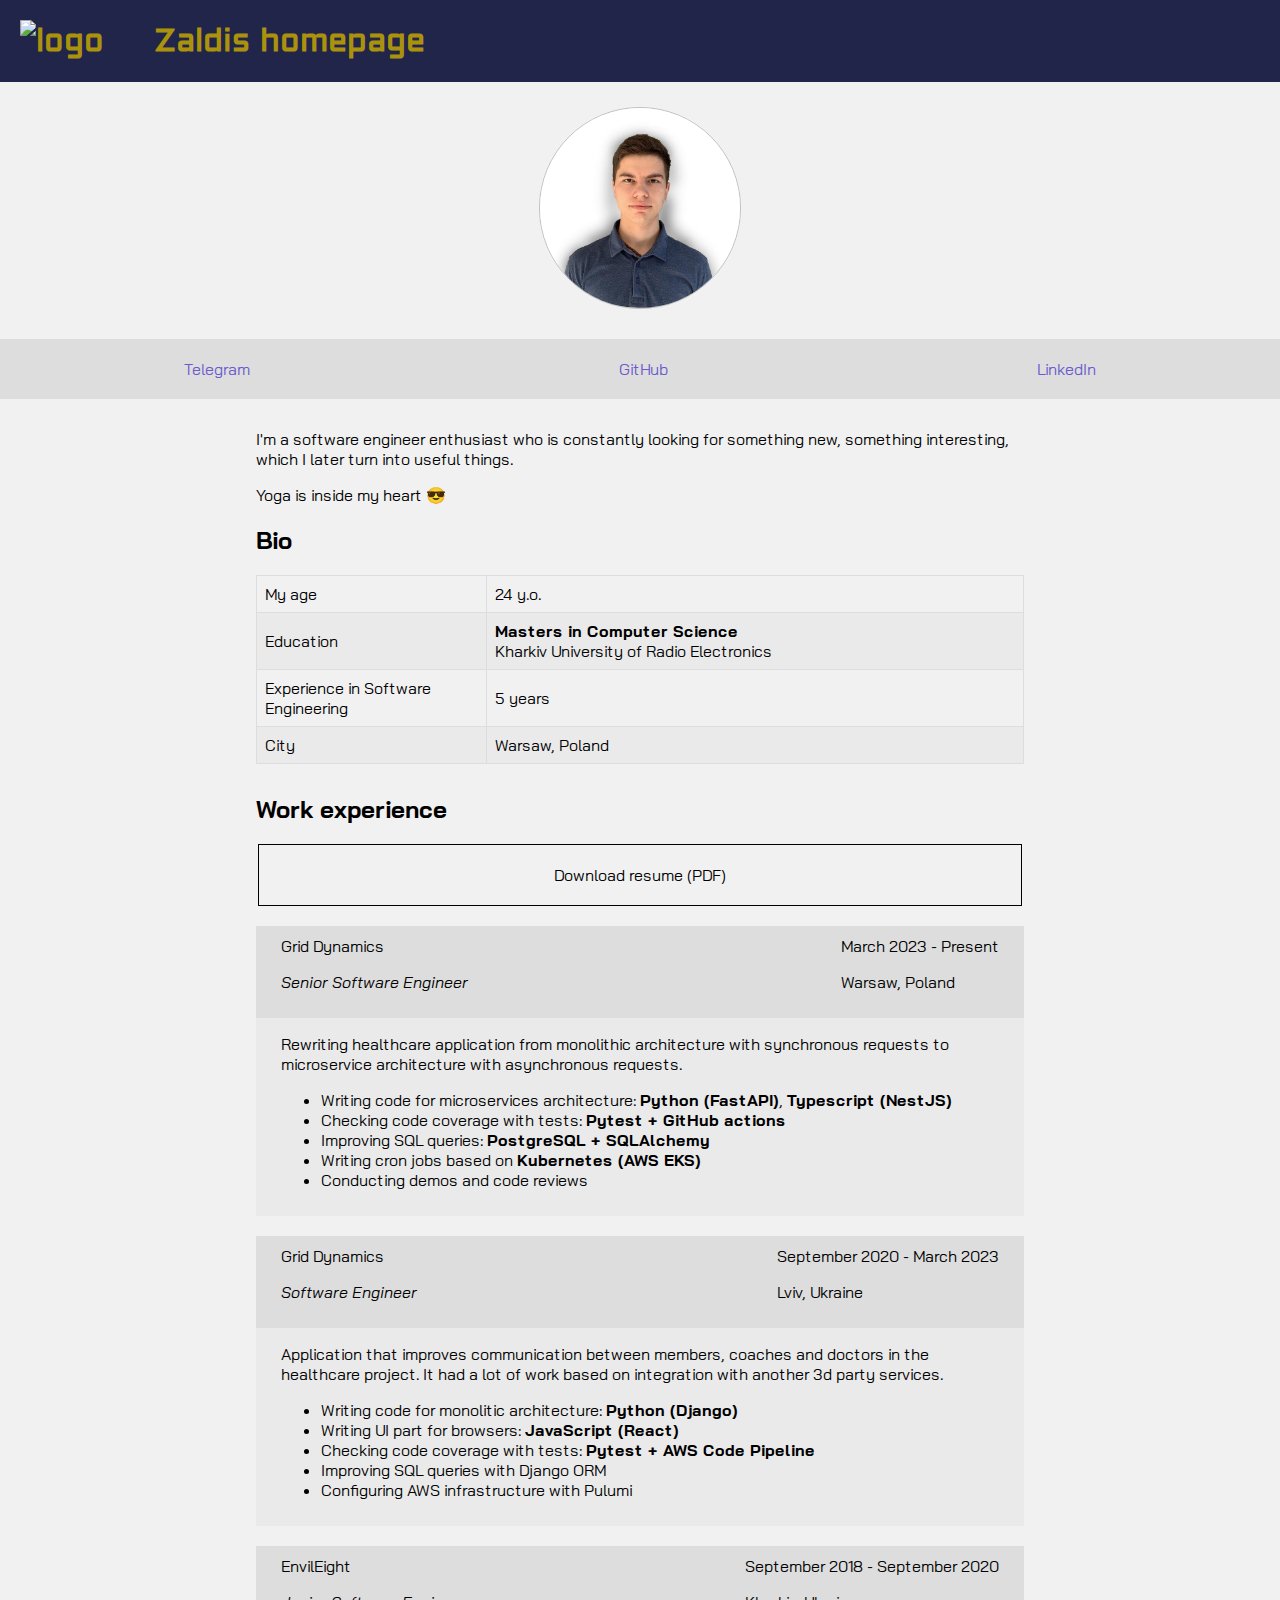
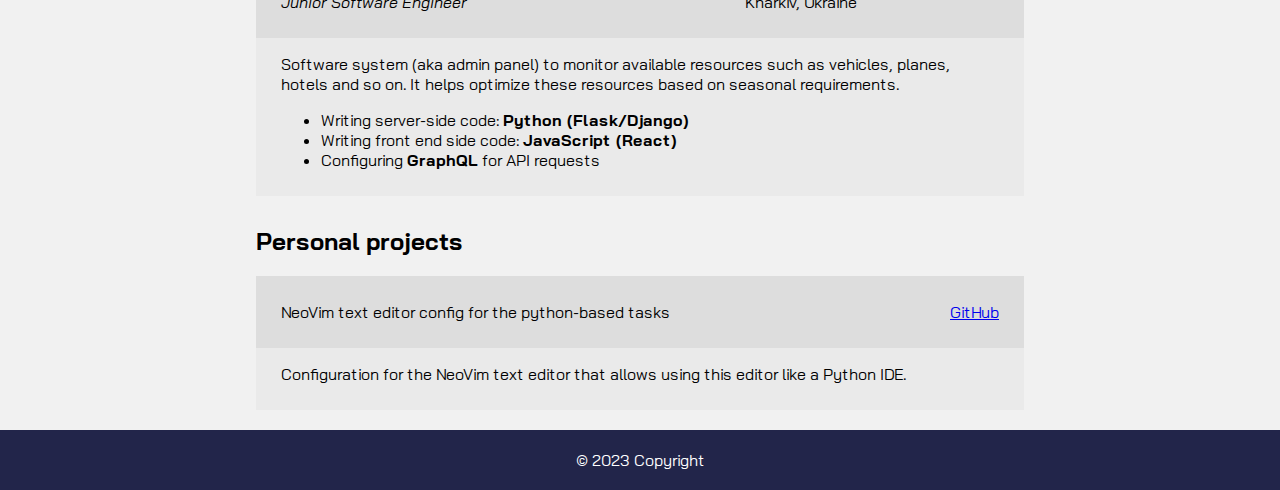
==== commit d3f9bb48: "fix: Update the position of profile image" ====
--- a/index.html
+++ b/index.html
@@ -30,7 +30,7 @@
 
     <main>
         <a href="https://www.linkedin.com/in/denys-zaluzhnyi-b22306172/">
-            <div class="center-box">
+            <div class="center-box" style="display: flex; justify-content: center;">
                 <img class="profile" src="images/profile.jpg" alt="profile" width="200" height="200">
             </div>
         </a>
@@ -182,8 +182,6 @@
     <footer>
         <div>&copy; 2023 Copyright</div>
     </footer>
-
-    <script src="scripts/point.js"></script>
 </body>
 </html>
 
--- a/styles/base.css
+++ b/styles/base.css
@@ -19,8 +19,9 @@
 
 img.profile {
     display: block;
-    border-radius: 5%;
+    border-radius: 100%;
     border: 1px solid silver;
+    margin-top: 25px;
 }
 
 img.logo {
@@ -114,7 +115,6 @@
 
 
 .resume-button {
-    /* width: 100%; */
     border: 1px solid black;
     text-align: center;
     padding-top: 20px;
